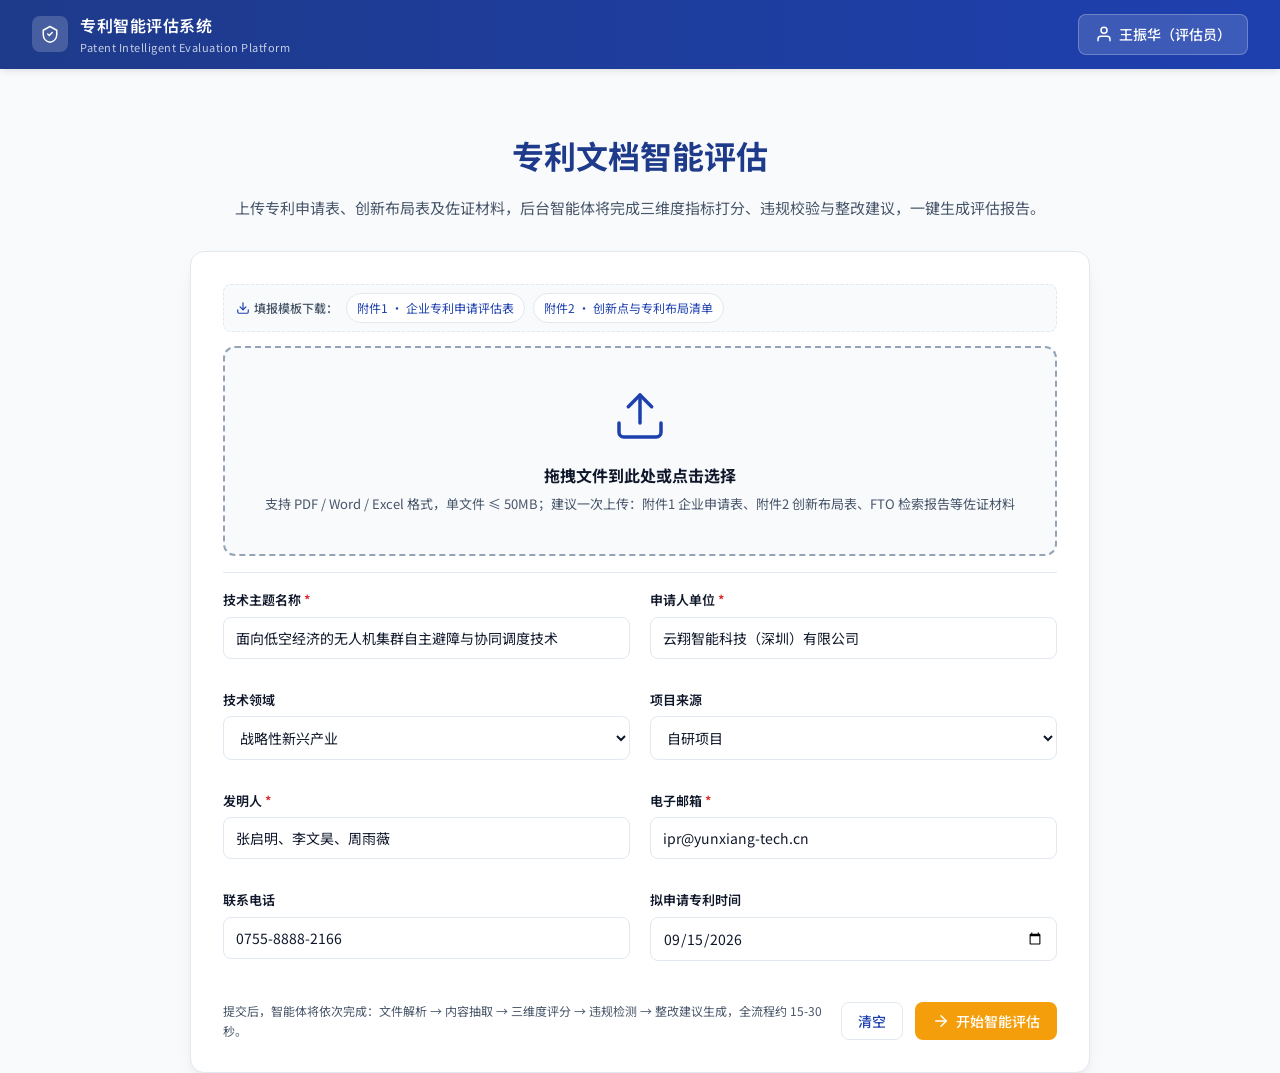
==== index.html @ dc56b2ff "Add files via upload" ====
<!DOCTYPE html>
<html lang="zh-CN">
<head>
  <meta charset="UTF-8" />
  <meta name="viewport" content="width=device-width, initial-scale=1.0" />
  <title>专利智能评估系统 · 文档上传</title>
  <link href="https://fonts.googleapis.com/css2?family=Noto+Sans+SC:wght@300;400;500;600;700&family=Fira+Code:wght@400;500;600&family=Fira+Sans:wght@400;500;600;700&display=swap" rel="stylesheet" />
  <link rel="stylesheet" href="css/style.css" />
</head>
<body>
  <header class="topnav">
    <div class="topnav-inner">
      <div class="brand">
        <div class="brand-logo">
          <svg class="icon" viewBox="0 0 24 24"><path d="M12 2 3 7v6c0 5 4 9 9 10 5-1 9-5 9-10V7l-9-5z"/><path d="m9 12 2 2 4-4"/></svg>
        </div>
        <div>
          <div style="font-size:16px">专利智能评估系统</div>
          <div style="font-size:11px;opacity:.75;font-weight:400">Patent Intelligent Evaluation Platform</div>
        </div>
      </div>
      <div class="topnav-actions">
        <a class="btn btn-ghost" href="#">
          <svg class="icon" viewBox="0 0 24 24"><path d="M20 21v-2a4 4 0 0 0-4-4H8a4 4 0 0 0-4 4v2"/><circle cx="12" cy="7" r="4"/></svg>
          王振华（评估员）
        </a>
      </div>
    </div>
  </header>

  <main class="page">
    <section class="upload-hero">
      <h1>专利文档智能评估</h1>
      <p>上传专利申请表、创新布局表及佐证材料，后台智能体将完成三维度指标打分、违规校验与整改建议，一键生成评估报告。</p>
    </section>

    <section class="upload-card" id="uploadApp">
      <!-- 模板下载区（紧凑版） -->
      <div class="tpl-bar">
        <div class="tpl-bar-label">
          <svg class="icon" viewBox="0 0 24 24"><path d="M21 15v4a2 2 0 0 1-2 2H5a2 2 0 0 1-2-2v-4"/><polyline points="7 10 12 15 17 10"/><line x1="12" y1="15" x2="12" y2="3"/></svg>
          填报模板下载：
        </div>
        <a class="tpl-btn" href="templates/附件1-企业专利申请评估表.html" target="_blank" rel="noopener">
          附件1 · 企业专利申请评估表
        </a>
        <a class="tpl-btn" href="templates/附件2-创新点与专利布局清单.html" target="_blank" rel="noopener">
          附件2 · 创新点与专利布局清单
        </a>
      </div>

      <div class="drop-zone" id="dropzone">
        <svg class="dz-icon" viewBox="0 0 24 24" fill="none" stroke="currentColor" stroke-width="1.5" stroke-linecap="round" stroke-linejoin="round">
          <path d="M21 15v4a2 2 0 0 1-2 2H5a2 2 0 0 1-2-2v-4"/><polyline points="17 8 12 3 7 8"/><line x1="12" y1="3" x2="12" y2="15"/>
        </svg>
        <div class="dz-title">拖拽文件到此处或点击选择</div>
        <div class="dz-sub">支持 PDF / Word / Excel 格式，单文件 ≤ 50MB；建议一次上传：附件1 企业申请表、附件2 创新布局表、FTO 检索报告等佐证材料</div>
        <input type="file" id="fileInput" multiple accept=".pdf,.doc,.docx,.xls,.xlsx" style="display:none" />
      </div>

      <div class="file-list" id="fileList" style="display:none"></div>

      <div class="divider-h"></div>

      <div class="form-two">
        <div class="form-row">
          <label>技术主题名称 <span class="text-danger">*</span></label>
          <input type="text" id="fProject" placeholder="示例：面向低空经济的无人机集群协同调度技术" value="面向低空经济的无人机集群自主避障与协同调度技术" />
        </div>
        <div class="form-row">
          <label>申请人单位 <span class="text-danger">*</span></label>
          <input type="text" id="fApplicant" placeholder="请输入企业全称" value="云翔智能科技（深圳）有限公司" />
        </div>
        <div class="form-row">
          <label>技术领域</label>
          <select id="fField">
            <option>战略性新兴产业</option>
            <option>未来产业</option>
            <option>传统产业</option>
          </select>
        </div>
        <div class="form-row">
          <label>项目来源</label>
          <select id="fSource">
            <option>自研项目</option>
            <option>政府资助</option>
            <option>委托开发</option>
            <option>国家省市重大科技专项</option>
          </select>
        </div>
        <div class="form-row">
          <label>发明人 <span class="text-danger">*</span></label>
          <input type="text" id="fInventors" placeholder="多个发明人用顿号分隔" value="张启明、李文昊、周雨薇" />
        </div>
        <div class="form-row">
          <label>电子邮箱 <span class="text-danger">*</span></label>
          <input type="email" id="fEmail" placeholder="用于接收评估结果通知" value="ipr@yunxiang-tech.cn" />
        </div>
        <div class="form-row">
          <label>联系电话</label>
          <input type="text" id="fPhone" value="0755-8888-2166" />
        </div>
        <div class="form-row">
          <label>拟申请专利时间</label>
          <input type="date" id="fDate" value="2026-09-15" />
        </div>
      </div>

      <div style="display:flex;justify-content:space-between;align-items:center;margin-top:24px;gap:12px">
        <div style="font-size:12px;color:var(--color-text-muted);flex:1">
          提交后，智能体将依次完成：文件解析 → 内容抽取 → 三维度评分 → 违规检测 → 整改建议生成，全流程约 15-30 秒。
        </div>
        <button class="btn btn-outline" onclick="location.reload()">清空</button>
        <button class="btn btn-primary" id="submitBtn">
          <svg class="icon" viewBox="0 0 24 24"><path d="M5 12h14"/><path d="m12 5 7 7-7 7"/></svg>
          开始智能评估
        </button>
      </div>

      <div id="progressWrap" style="display:none;margin-top:20px">
        <div style="display:flex;justify-content:space-between;font-size:13px;margin-bottom:6px">
          <span id="progressLabel">正在解析文件…</span>
          <span id="progressPct" class="mono">0%</span>
        </div>
        <div class="progress-bar"><span id="progressBar" style="width:0%"></span></div>
      </div>
    </section>
  </main>

  <script>
    const dz = document.getElementById('dropzone');
    const fi = document.getElementById('fileInput');
    const fl = document.getElementById('fileList');
    const files = [];

    dz.addEventListener('click', () => fi.click());
    dz.addEventListener('dragover', e => { e.preventDefault(); dz.classList.add('dragover'); });
    dz.addEventListener('dragleave', () => dz.classList.remove('dragover'));
    dz.addEventListener('drop', e => {
      e.preventDefault();
      dz.classList.remove('dragover');
      [...e.dataTransfer.files].forEach(addFile);
    });
    fi.addEventListener('change', e => [...e.target.files].forEach(addFile));

    function addFile(f) {
      files.push(f);
      renderList();
    }
    function renderList() {
      if (files.length === 0) { fl.style.display = 'none'; return; }
      fl.style.display = 'block';
      fl.innerHTML = files.map((f, i) => `
        <div class="file-row">
          <div class="file-icon">
            <svg class="icon" viewBox="0 0 24 24"><path d="M14 2H6a2 2 0 0 0-2 2v16a2 2 0 0 0 2 2h12a2 2 0 0 0 2-2V8z"/><polyline points="14 2 14 8 20 8"/></svg>
          </div>
          <div class="file-name">${f.name}</div>
          <div class="file-size mono">${(f.size / 1024).toFixed(1)} KB</div>
          <button class="btn btn-outline" style="padding:4px 10px;font-size:12px" onclick="removeFile(${i})">移除</button>
        </div>
      `).join('');
    }
    function removeFile(i) { files.splice(i, 1); renderList(); }

    document.getElementById('submitBtn').addEventListener('click', () => {
      // 演示：不强制上传文件，直接跳转至评估结果页
      const wrap = document.getElementById('progressWrap');
      const bar = document.getElementById('progressBar');
      const pct = document.getElementById('progressPct');
      const lbl = document.getElementById('progressLabel');
      const steps = [
        [15, '正在解析上传文件…'],
        [35, '智能抽取技术方案与创新点…'],
        [58, '匹配评估机构指标体系…'],
        [78, '生成三维度指标打分…'],
        [92, '规则校验与不达标项检测…'],
        [100, '评估完成，正在跳转至结果页…']
      ];
      wrap.style.display = 'block';
      let idx = 0;
      const timer = setInterval(() => {
        const [p, t] = steps[idx];
        bar.style.width = p + '%';
        pct.textContent = p + '%';
        lbl.textContent = t;
        idx++;
        if (idx >= steps.length) {
          clearInterval(timer);
          setTimeout(() => location.href = 'result.html', 500);
        }
      }, 600);
    });
  </script>
</body>
</html>
---- css/style.css ----
/* ========== 全局基础样式 ========== */
:root {
  --color-primary: #1E40AF;
  --color-primary-light: #3B82F6;
  --color-primary-dark: #1E3A8A;
  --color-cta: #F59E0B;
  --color-bg: #F8FAFC;
  --color-surface: #FFFFFF;
  --color-text: #0F172A;
  --color-text-muted: #475569;
  --color-border: #E2E8F0;

  --color-grade-a: #10B981;
  --color-grade-a-bg: #ECFDF5;
  --color-grade-b: #F59E0B;
  --color-grade-b-bg: #FFFBEB;
  --color-grade-c: #DC2626;
  --color-grade-c-bg: #FEF2F2;

  --shadow-sm: 0 1px 2px 0 rgba(0, 0, 0, 0.05);
  --shadow-md: 0 4px 6px -1px rgba(0, 0, 0, 0.08), 0 2px 4px -2px rgba(0, 0, 0, 0.04);
  --shadow-lg: 0 10px 20px -5px rgba(0, 0, 0, 0.08), 0 4px 8px -4px rgba(0, 0, 0, 0.04);
}

* {
  box-sizing: border-box;
}

html {
  scroll-behavior: smooth;
}

body {
  font-family: "Noto Sans SC", "Fira Sans", -apple-system, BlinkMacSystemFont, "Segoe UI", "PingFang SC", "Microsoft YaHei", sans-serif;
  background-color: var(--color-bg);
  color: var(--color-text);
  line-height: 1.65;
  margin: 0;
  padding: 0;
  min-width: 1200px;
}

.mono {
  font-family: "Fira Code", "Cascadia Code", Consolas, Monaco, monospace;
}

/* ========== 顶部导航 ========== */
.topnav {
  position: sticky;
  top: 0;
  z-index: 40;
  background: linear-gradient(90deg, #1E3A8A 0%, #1E40AF 100%);
  color: #fff;
  box-shadow: var(--shadow-md);
}

.topnav-inner {
  max-width: 1440px;
  margin: 0 auto;
  padding: 12px 32px;
  display: flex;
  align-items: center;
  justify-content: space-between;
}

.topnav .brand {
  display: flex;
  align-items: center;
  gap: 12px;
  font-size: 18px;
  font-weight: 600;
  letter-spacing: 0.5px;
}

.topnav .brand-logo {
  width: 36px;
  height: 36px;
  background: rgba(255, 255, 255, 0.18);
  border-radius: 8px;
  display: flex;
  align-items: center;
  justify-content: center;
}

.topnav-actions {
  display: flex;
  gap: 12px;
  align-items: center;
}

.btn {
  cursor: pointer;
  display: inline-flex;
  align-items: center;
  gap: 6px;
  padding: 8px 16px;
  border-radius: 8px;
  border: 1px solid transparent;
  font-size: 14px;
  font-weight: 500;
  transition: all 200ms ease;
  text-decoration: none;
  font-family: inherit;
}

.btn:focus-visible {
  outline: 2px solid var(--color-cta);
  outline-offset: 2px;
}

.btn-primary {
  background: var(--color-cta);
  color: #fff;
}
.btn-primary:hover { background: #d97706; }

.btn-ghost {
  background: rgba(255, 255, 255, 0.14);
  color: #fff;
  border-color: rgba(255, 255, 255, 0.25);
}
.btn-ghost:hover { background: rgba(255, 255, 255, 0.24); }

.btn-outline {
  background: #fff;
  color: var(--color-primary);
  border-color: var(--color-border);
}
.btn-outline:hover { background: #F1F5F9; }

/* ========== 页面主容器 ========== */
.layout-wrap {
  max-width: 1440px;
  margin: 0 auto;
  padding: 24px 32px 80px;
  display: flex;
  align-items: flex-start;
  gap: 20px;
}
.page {
  flex: 1 1 auto;
  min-width: 0;
  padding: 0;
}

/* ========== 侧边锚点导航 ========== */
.side-anchor {
  position: sticky;
  top: 88px;
  align-self: flex-start;
  flex: 0 0 200px;
  background: #fff;
  border: 1px solid var(--color-border);
  border-radius: 10px;
  box-shadow: var(--shadow-sm);
  padding: 12px 8px;
  width: 200px;
  z-index: 20;
}

.side-anchor h4 {
  font-size: 12px;
  color: var(--color-text-muted);
  margin: 0 8px 8px;
  letter-spacing: 1px;
  font-weight: 600;
}

.side-anchor a {
  display: block;
  padding: 7px 12px;
  border-radius: 6px;
  font-size: 13px;
  color: var(--color-text);
  text-decoration: none;
  border-left: 3px solid transparent;
  transition: all 150ms ease;
  cursor: pointer;
}

.side-anchor a:hover {
  background: #F1F5F9;
  border-left-color: var(--color-primary-light);
}

.side-anchor a.active {
  background: #EFF6FF;
  color: var(--color-primary);
  border-left-color: var(--color-primary);
  font-weight: 600;
}

/* ========== 板块通用样式 ========== */
.section {
  background: #fff;
  border: 1px solid var(--color-border);
  border-radius: 12px;
  padding: 24px 28px;
  margin-bottom: 20px;
  box-shadow: var(--shadow-sm);
}

.section-title {
  display: flex;
  align-items: center;
  justify-content: space-between;
  margin: 0 0 20px;
  padding-bottom: 14px;
  border-bottom: 1px solid var(--color-border);
}

.section-title h2 {
  font-size: 18px;
  font-weight: 700;
  color: var(--color-text);
  margin: 0;
  display: flex;
  align-items: center;
  gap: 10px;
}

.section-title h2::before {
  content: "";
  width: 4px;
  height: 20px;
  background: var(--color-primary);
  border-radius: 2px;
  display: inline-block;
}

.section-title .subtitle {
  font-size: 13px;
  color: var(--color-text-muted);
  font-weight: 400;
}

.section-title .badge-count {
  background: var(--color-grade-c);
  color: #fff;
  border-radius: 999px;
  padding: 2px 10px;
  font-size: 12px;
  font-weight: 600;
  margin-left: 8px;
}

/* ========== 板块 1：项目档案头部 ========== */
.header-hero {
  background: linear-gradient(135deg, #1E3A8A 0%, #2563EB 60%, #3B82F6 100%);
  color: #fff;
  border-radius: 14px;
  padding: 28px 32px;
  margin-bottom: 20px;
  position: relative;
  overflow: hidden;
}

.header-hero::before {
  content: "";
  position: absolute;
  top: -80px;
  right: -80px;
  width: 300px;
  height: 300px;
  background: radial-gradient(circle, rgba(255,255,255,0.12) 0%, transparent 60%);
  border-radius: 50%;
}

.header-hero-top {
  display: flex;
  align-items: flex-start;
  justify-content: space-between;
  gap: 20px;
  position: relative;
}

.hero-titles h1 {
  font-size: 24px;
  font-weight: 700;
  margin: 0 0 8px;
  letter-spacing: 0.5px;
}

.hero-titles .hero-sub {
  font-size: 14px;
  opacity: 0.85;
  margin-bottom: 12px;
}

.hero-tags {
  display: flex;
  flex-wrap: wrap;
  gap: 8px;
}

.hero-tag {
  display: inline-flex;
  align-items: center;
  gap: 4px;
  padding: 4px 10px;
  background: rgba(255, 255, 255, 0.18);
  border: 1px solid rgba(255, 255, 255, 0.28);
  border-radius: 999px;
  font-size: 12px;
  backdrop-filter: blur(4px);
}

.hero-tag.tag-warn { background: rgba(245, 158, 11, 0.28); border-color: rgba(245,158,11,0.6);}
.hero-tag.tag-danger { background: rgba(220, 38, 38, 0.35); border-color: rgba(220,38,38,0.7);}

.hero-score-card {
  min-width: 220px;
  background: rgba(255, 255, 255, 0.14);
  border: 1px solid rgba(255, 255, 255, 0.24);
  border-radius: 12px;
  padding: 16px 20px;
  backdrop-filter: blur(6px);
  text-align: center;
}

.hero-score-card .conclusion-label {
  font-size: 12px;
  opacity: 0.8;
  margin-bottom: 4px;
}

.hero-score-card .conclusion-value {
  font-size: 22px;
  font-weight: 700;
  color: #FBBF24;
  margin-bottom: 6px;
}

.hero-score-card .score-value {
  font-family: "Fira Code", monospace;
  font-size: 36px;
  font-weight: 700;
  line-height: 1;
}
.hero-score-card .score-unit {
  font-size: 14px;
  opacity: 0.85;
  margin-left: 4px;
}

/* 头部信息网格 */
.header-info-grid {
  margin-top: 20px;
  display: grid;
  grid-template-columns: repeat(4, 1fr);
  gap: 14px 24px;
  position: relative;
}

.info-item {
  display: flex;
  flex-direction: column;
  gap: 3px;
}
.info-item .info-label {
  font-size: 11px;
  opacity: 0.75;
  letter-spacing: 0.5px;
}
.info-item .info-value {
  font-size: 14px;
  font-weight: 500;
}

/* ========== 关键指标数字卡片 ========== */
.kpi-row {
  display: grid;
  grid-template-columns: repeat(4, 1fr);
  gap: 16px;
  margin-bottom: 20px;
}

.kpi-card {
  background: #fff;
  border: 1px solid var(--color-border);
  border-radius: 12px;
  padding: 18px 20px;
  box-shadow: var(--shadow-sm);
  transition: transform 200ms ease, box-shadow 200ms ease;
}

.kpi-card:hover {
  transform: translateY(-2px);
  box-shadow: var(--shadow-md);
}

.kpi-card .kpi-label {
  font-size: 13px;
  color: var(--color-text-muted);
  margin-bottom: 8px;
  display: flex;
  align-items: center;
  gap: 6px;
}
.kpi-card .kpi-value {
  font-family: "Fira Code", monospace;
  font-size: 28px;
  font-weight: 700;
  color: var(--color-text);
  line-height: 1.1;
}
.kpi-card .kpi-value .kpi-unit {
  font-size: 14px;
  color: var(--color-text-muted);
  font-weight: 400;
  margin-left: 2px;
}
.kpi-card .kpi-delta {
  font-size: 12px;
  margin-top: 6px;
  color: var(--color-text-muted);
}
.kpi-card.kpi-danger .kpi-value { color: var(--color-grade-c); }
.kpi-card.kpi-warn .kpi-value { color: var(--color-grade-b); }
.kpi-card.kpi-ok .kpi-value { color: var(--color-grade-a); }

/* ========== 折叠区块 ========== */
.collapse {
  border: 1px solid var(--color-border);
  border-radius: 10px;
  margin-bottom: 12px;
  overflow: hidden;
  background: #fff;
}

.collapse-head {
  padding: 12px 18px;
  background: #F8FAFC;
  cursor: pointer;
  display: flex;
  justify-content: space-between;
  align-items: center;
  font-weight: 600;
  font-size: 14px;
  color: var(--color-text);
  transition: background 150ms ease;
}
.collapse-head:hover { background: #F1F5F9; }
.collapse-head .arrow { transition: transform 200ms ease; }
.collapse.open .collapse-head .arrow { transform: rotate(90deg); }

.collapse-body {
  display: none;
  padding: 18px 20px;
  background: #fff;
  border-top: 1px solid var(--color-border);
}
.collapse.open .collapse-body { display: block; }

.data-grid {
  display: grid;
  grid-template-columns: repeat(2, 1fr);
  gap: 14px 24px;
}
.data-grid .data-item {
  display: flex;
  flex-direction: column;
  gap: 4px;
}
.data-grid .data-label {
  font-size: 12px;
  color: var(--color-text-muted);
}
.data-grid .data-value {
  font-size: 14px;
  color: var(--color-text);
  line-height: 1.6;
}

/* ========== 表格通用 ========== */
.tbl {
  width: 100%;
  border-collapse: collapse;
  font-size: 13px;
}
.tbl th {
  background: #F1F5F9;
  color: var(--color-text);
  font-weight: 600;
  text-align: left;
  padding: 10px 12px;
  border-bottom: 1px solid var(--color-border);
  white-space: nowrap;
}
.tbl td {
  padding: 12px;
  border-bottom: 1px solid var(--color-border);
  vertical-align: top;
  color: var(--color-text);
}
.tbl tr:hover td { background: #F8FAFC; }
.tbl .row-danger { background: #FEF2F2 !important; }
.tbl .row-danger td { border-bottom-color: #FECACA; }
.tbl .row-warn { background: #FFFBEB !important; }

/* ========== 等级徽章 ========== */
.grade {
  display: inline-flex;
  align-items: center;
  gap: 4px;
  min-width: 32px;
  padding: 4px 10px;
  border-radius: 6px;
  font-size: 12px;
  font-weight: 700;
  font-family: "Fira Code", monospace;
  justify-content: center;
}
.grade-a { background: var(--color-grade-a-bg); color: var(--color-grade-a); border: 1px solid #A7F3D0; }
.grade-b { background: var(--color-grade-b-bg); color: #B45309; border: 1px solid #FDE68A; }
.grade-c { background: var(--color-grade-c-bg); color: var(--color-grade-c); border: 1px solid #FECACA; }

.risk-tag {
  display: inline-block;
  padding: 2px 8px;
  border-radius: 4px;
  font-size: 11px;
  font-weight: 600;
}
.risk-high { background: #FEE2E2; color: #B91C1C; }
.risk-mid { background: #FEF3C7; color: #B45309; }
.risk-low { background: #DCFCE7; color: #166534; }

/* ========== 指标打分：三大类布局 ========== */
.score-panel {
  display: grid;
  grid-template-columns: 1.5fr 1fr;
  gap: 20px;
}

.score-cats {
  display: flex;
  flex-direction: column;
  gap: 14px;
}

.cat-card {
  border: 1px solid var(--color-border);
  border-radius: 10px;
  overflow: hidden;
  background: #fff;
}
.cat-head {
  padding: 12px 16px;
  background: linear-gradient(90deg, #EFF6FF 0%, #F8FAFC 100%);
  border-bottom: 1px solid var(--color-border);
  display: flex;
  justify-content: space-between;
  align-items: center;
}
.cat-head .cat-name {
  font-weight: 700;
  font-size: 15px;
  color: var(--color-primary-dark);
  display: flex;
  align-items: center;
  gap: 8px;
}
.cat-head .cat-score {
  font-family: "Fira Code", monospace;
  font-weight: 700;
  font-size: 16px;
  color: var(--color-primary);
}

.chart-box {
  background: #fff;
  border: 1px solid var(--color-border);
  border-radius: 10px;
  padding: 14px 16px;
  min-height: 400px;
  display: flex;
  flex-direction: column;
}
.chart-box .chart-title {
  font-size: 14px;
  font-weight: 600;
  margin-bottom: 4px;
}
.chart-box .chart-desc {
  font-size: 12px;
  color: var(--color-text-muted);
  margin-bottom: 8px;
}

/* ========== 不达标项卡片 ========== */
.issue-card {
  border: 1px solid var(--color-border);
  border-left: 4px solid var(--color-grade-c);
  border-radius: 8px;
  padding: 14px 18px;
  margin-bottom: 12px;
  background: #FFFBFB;
  transition: box-shadow 200ms ease;
}
.issue-card:hover { box-shadow: var(--shadow-md); }
.issue-card.mid { border-left-color: var(--color-grade-b); background: #FFFCF5; }

.issue-head {
  display: flex;
  justify-content: space-between;
  align-items: flex-start;
  gap: 10px;
  margin-bottom: 8px;
}
.issue-head .issue-title {
  font-weight: 700;
  font-size: 14px;
  color: var(--color-text);
}
.issue-head .issue-title .path {
  color: var(--color-text-muted);
  font-weight: 400;
  font-size: 12px;
  margin-left: 6px;
}
.issue-body { font-size: 13px; color: var(--color-text); margin-bottom: 8px; }
.issue-body strong { color: var(--color-grade-c); }

.issue-trace {
  font-size: 12px;
  background: #F8FAFC;
  border: 1px dashed var(--color-border);
  border-radius: 6px;
  padding: 8px 10px;
  color: var(--color-text-muted);
  margin-top: 6px;
}
.issue-trace .trace-label {
  color: var(--color-primary);
  font-weight: 600;
  margin-right: 4px;
}

.issue-fix {
  margin-top: 8px;
  font-size: 12px;
  background: #ECFDF5;
  border: 1px solid #A7F3D0;
  border-radius: 6px;
  padding: 8px 10px;
  color: #065F46;
}
.issue-fix .fix-label {
  color: #047857;
  font-weight: 700;
  margin-right: 4px;
}

/* ========== 硬性规则预警条 ========== */
.hard-rule {
  display: flex;
  align-items: center;
  gap: 12px;
  padding: 12px 16px;
  border-radius: 8px;
  background: #FEF2F2;
  border-left: 4px solid var(--color-grade-c);
  margin-bottom: 8px;
}
.hard-rule.ok {
  background: #ECFDF5;
  border-left-color: var(--color-grade-a);
}
.hard-rule .hard-icon {
  width: 32px;
  height: 32px;
  border-radius: 50%;
  background: #fff;
  display: flex;
  align-items: center;
  justify-content: center;
  color: var(--color-grade-c);
  flex-shrink: 0;
}
.hard-rule.ok .hard-icon { color: var(--color-grade-a); }
.hard-rule .hard-content { flex: 1; }
.hard-rule .hard-title { font-weight: 700; font-size: 14px; }
.hard-rule .hard-desc { font-size: 12px; color: var(--color-text-muted); margin-top: 2px; }

/* ========== 评估结论卡 ========== */
.conclusion-row {
  display: grid;
  grid-template-columns: repeat(4, 1fr);
  gap: 12px;
  margin-bottom: 20px;
}
.conclusion-opt {
  border: 2px solid var(--color-border);
  border-radius: 10px;
  padding: 16px;
  text-align: center;
  background: #fff;
  color: var(--color-text-muted);
  position: relative;
}
.conclusion-opt.selected {
  border-color: var(--color-cta);
  background: #FFFBEB;
  color: var(--color-text);
  box-shadow: 0 0 0 4px rgba(245, 158, 11, 0.16);
}
.conclusion-opt.selected::after {
  content: "✓ 已选定";
  position: absolute;
  top: -10px;
  right: -8px;
  background: var(--color-cta);
  color: #fff;
  font-size: 11px;
  padding: 2px 8px;
  border-radius: 999px;
  font-weight: 700;
}
.conclusion-opt .co-name {
  font-size: 16px;
  font-weight: 700;
  margin-bottom: 4px;
}
.conclusion-opt .co-desc {
  font-size: 11px;
  color: var(--color-text-muted);
}

/* 建议列表 */
.advice-block {
  border: 1px solid var(--color-border);
  border-radius: 10px;
  padding: 16px 18px;
  margin-bottom: 12px;
  background: #F8FAFC;
}
.advice-block .advice-title {
  font-weight: 700;
  font-size: 14px;
  color: var(--color-primary-dark);
  margin-bottom: 8px;
  display: flex;
  align-items: center;
  gap: 6px;
}
.advice-block ul {
  margin: 0;
  padding-left: 20px;
  font-size: 13px;
  color: var(--color-text);
}
.advice-block ul li { margin-bottom: 6px; line-height: 1.6; }

/* ========== 风险评级 ========== */
.risk-panel {
  display: grid;
  grid-template-columns: repeat(3, 1fr);
  gap: 14px;
}
.risk-card {
  border: 1px solid var(--color-border);
  border-radius: 10px;
  padding: 16px 18px;
  background: #fff;
}
.risk-card .rc-title {
  font-size: 13px;
  color: var(--color-text-muted);
  margin-bottom: 6px;
}
.risk-card .rc-level {
  font-size: 22px;
  font-weight: 700;
  margin-bottom: 8px;
}
.risk-card.level-high { border-top: 3px solid var(--color-grade-c); }
.risk-card.level-high .rc-level { color: var(--color-grade-c); }
.risk-card.level-mid { border-top: 3px solid var(--color-grade-b); }
.risk-card.level-mid .rc-level { color: var(--color-grade-b); }
.risk-card.level-low { border-top: 3px solid var(--color-grade-a); }
.risk-card.level-low .rc-level { color: var(--color-grade-a); }
.risk-card .rc-desc { font-size: 12px; color: var(--color-text-muted); line-height: 1.6; }

/* ========== 签字归档 ========== */
.sign-table {
  width: 100%;
  border-collapse: collapse;
  font-size: 13px;
  border: 1px solid var(--color-border);
}
.sign-table th, .sign-table td {
  padding: 12px;
  border: 1px solid var(--color-border);
  vertical-align: middle;
}
.sign-table th {
  background: #F1F5F9;
  font-weight: 600;
  text-align: left;
}
.sign-slot {
  min-height: 40px;
  display: flex;
  align-items: center;
  color: var(--color-text-muted);
  font-style: italic;
  font-size: 12px;
  background: linear-gradient(to bottom, transparent 85%, var(--color-primary) 85%, var(--color-primary) 100%);
  background-size: 100% 2px;
  background-repeat: no-repeat;
  background-position: bottom;
}

.attach-list {
  display: grid;
  grid-template-columns: repeat(2, 1fr);
  gap: 10px;
  margin-top: 16px;
}
.attach-item {
  display: flex;
  align-items: center;
  gap: 10px;
  padding: 10px 14px;
  background: #F8FAFC;
  border: 1px solid var(--color-border);
  border-radius: 8px;
  font-size: 13px;
}
.attach-item .attach-icon {
  width: 32px;
  height: 32px;
  background: #EFF6FF;
  color: var(--color-primary);
  border-radius: 6px;
  display: flex;
  align-items: center;
  justify-content: center;
  flex-shrink: 0;
}
.attach-item .attach-meta { font-size: 11px; color: var(--color-text-muted); }

/* ========== 工具样式 ========== */
.divider-h {
  height: 1px;
  background: var(--color-border);
  margin: 16px 0;
}

.icon {
  width: 18px;
  height: 18px;
  stroke-width: 2;
  stroke: currentColor;
  fill: none;
  stroke-linecap: round;
  stroke-linejoin: round;
  flex-shrink: 0;
}

.text-muted { color: var(--color-text-muted); }
.text-danger { color: var(--color-grade-c); }
.text-warn { color: var(--color-grade-b); }
.text-ok { color: var(--color-grade-a); }
.text-primary { color: var(--color-primary); }

.spacer-sm { height: 10px; }
.spacer-md { height: 20px; }

.chip {
  display: inline-flex;
  align-items: center;
  padding: 2px 8px;
  background: #EFF6FF;
  color: var(--color-primary);
  border-radius: 999px;
  font-size: 11px;
  font-weight: 500;
  margin-right: 4px;
}

/* 上传页 */
.upload-hero {
  max-width: 900px;
  margin: 60px auto 30px;
  text-align: center;
}
.upload-hero h1 {
  font-size: 32px;
  font-weight: 700;
  color: var(--color-primary-dark);
  margin-bottom: 12px;
}
.upload-hero p {
  color: var(--color-text-muted);
  font-size: 15px;
}

.upload-card {
  max-width: 900px;
  margin: 0 auto;
  background: #fff;
  border-radius: 14px;
  padding: 32px;
  box-shadow: var(--shadow-lg);
  border: 1px solid var(--color-border);
}

.drop-zone {
  border: 2px dashed #94A3B8;
  border-radius: 12px;
  padding: 40px 20px;
  text-align: center;
  color: var(--color-text-muted);
  background: #F8FAFC;
  transition: all 200ms ease;
  cursor: pointer;
}
.drop-zone:hover, .drop-zone.dragover {
  border-color: var(--color-primary);
  background: #EFF6FF;
  color: var(--color-primary-dark);
}
.drop-zone .dz-icon {
  width: 56px;
  height: 56px;
  margin: 0 auto 12px;
  color: var(--color-primary);
}
.drop-zone .dz-title { font-weight: 700; font-size: 16px; margin-bottom: 4px; color: var(--color-text); }
.drop-zone .dz-sub { font-size: 13px; }

.file-list {
  margin-top: 20px;
  border: 1px solid var(--color-border);
  border-radius: 10px;
  overflow: hidden;
}
.file-row {
  display: flex;
  align-items: center;
  gap: 12px;
  padding: 12px 16px;
  border-bottom: 1px solid var(--color-border);
  background: #fff;
}
.file-row:last-child { border-bottom: none; }
.file-row .file-icon { width: 36px; height: 36px; background: #EFF6FF; color: var(--color-primary); border-radius: 6px; display: flex; align-items: center; justify-content: center; }
.file-row .file-name { flex: 1; font-size: 14px; }
.file-row .file-size { font-size: 12px; color: var(--color-text-muted); }

.form-row { margin-bottom: 16px; }
.form-row label {
  display: block;
  font-size: 13px;
  font-weight: 600;
  margin-bottom: 6px;
  color: var(--color-text);
}
.form-row input, .form-row select {
  width: 100%;
  padding: 10px 12px;
  border: 1px solid var(--color-border);
  border-radius: 8px;
  font-size: 14px;
  background: #fff;
  color: var(--color-text);
  font-family: inherit;
  transition: border-color 150ms ease, box-shadow 150ms ease;
}
.form-row input:focus, .form-row select:focus {
  outline: none;
  border-color: var(--color-primary);
  box-shadow: 0 0 0 3px rgba(30, 64, 175, 0.15);
}

.form-two {
  display: grid;
  grid-template-columns: repeat(2, 1fr);
  gap: 14px 20px;
}

/* 模板下载区（紧凑版） */
.tpl-bar {
  display: flex;
  align-items: center;
  gap: 8px;
  padding: 8px 12px;
  background: #F8FAFC;
  border: 1px dashed var(--color-border);
  border-radius: 8px;
  margin-bottom: 14px;
  font-size: 12px;
  flex-wrap: wrap;
}
.tpl-bar-label {
  display: inline-flex;
  align-items: center;
  gap: 4px;
  color: var(--color-text-muted);
  font-weight: 500;
}
.tpl-bar-label .icon {
  width: 14px;
  height: 14px;
  color: var(--color-primary);
}
.tpl-btn {
  display: inline-flex;
  align-items: center;
  gap: 4px;
  padding: 4px 10px;
  background: #fff;
  border: 1px solid var(--color-border);
  border-radius: 999px;
  color: var(--color-primary);
  text-decoration: none;
  font-size: 12px;
  transition: all 150ms ease;
  cursor: pointer;
}
.tpl-btn:hover {
  background: var(--color-primary);
  color: #fff;
  border-color: var(--color-primary);
}

/* 进度条 */
.progress-bar {
  height: 6px;
  background: #E2E8F0;
  border-radius: 999px;
  overflow: hidden;
  margin-top: 4px;
}
.progress-bar > span {
  display: block;
  height: 100%;
  background: linear-gradient(90deg, var(--color-primary-light), var(--color-primary));
  border-radius: 999px;
  transition: width 400ms ease;
}

/* 导出下拉菜单 */
.export-menu {
  position: relative;
}
.export-dropdown {
  position: absolute;
  top: calc(100% + 6px);
  right: 0;
  background: #fff;
  border: 1px solid var(--color-border);
  border-radius: 8px;
  box-shadow: var(--shadow-lg);
  min-width: 280px;
  padding: 6px;
  z-index: 100;
  opacity: 0;
  visibility: hidden;
  transform: translateY(-8px);
  transition: all 200ms ease;
}
.export-dropdown.show {
  opacity: 1;
  visibility: visible;
  transform: translateY(0);
}
.export-item {
  width: 100%;
  display: flex;
  align-items: center;
  gap: 12px;
  padding: 10px 12px;
  border: none;
  background: #fff;
  border-radius: 6px;
  cursor: pointer;
  text-align: left;
  font-family: inherit;
  transition: background 150ms ease;
}
.export-item:hover {
  background: #F8FAFC;
}
.export-item .icon {
  color: var(--color-primary);
  flex-shrink: 0;
}
.export-item-name {
  font-weight: 600;
  font-size: 13px;
  color: var(--color-text);
}
.export-item-desc {
  font-size: 11px;
  color: var(--color-text-muted);
  margin-top: 2px;
}

/* 导出遮罩 */
.export-mask {
  position: fixed;
  inset: 0;
  background: rgba(0, 0, 0, 0.7);
  z-index: 9999;
  display: none;
  align-items: center;
  justify-content: center;
}
.export-mask.show {
  display: flex;
}
.export-loading {
  background: #fff;
  border-radius: 12px;
  padding: 32px 40px;
  text-align: center;
  box-shadow: var(--shadow-lg);
}
.spinner {
  width: 48px;
  height: 48px;
  border: 4px solid #E2E8F0;
  border-top-color: var(--color-primary);
  border-radius: 50%;
  margin: 0 auto 16px;
  animation: spin 0.8s linear infinite;
}
@keyframes spin {
  to { transform: rotate(360deg); }
}
.export-loading-text {
  font-size: 16px;
  font-weight: 600;
  color: var(--color-text);
  margin-bottom: 4px;
}
.export-loading-sub {
  font-size: 13px;
  color: var(--color-text-muted);
}

@media print {
  .topnav, .side-anchor, .btn { display: none !important; }
  body { background: #fff; min-width: auto; }
  .section, .header-hero, .kpi-card { break-inside: avoid; box-shadow: none !important; }
  .page { padding: 0; max-width: none; }
}
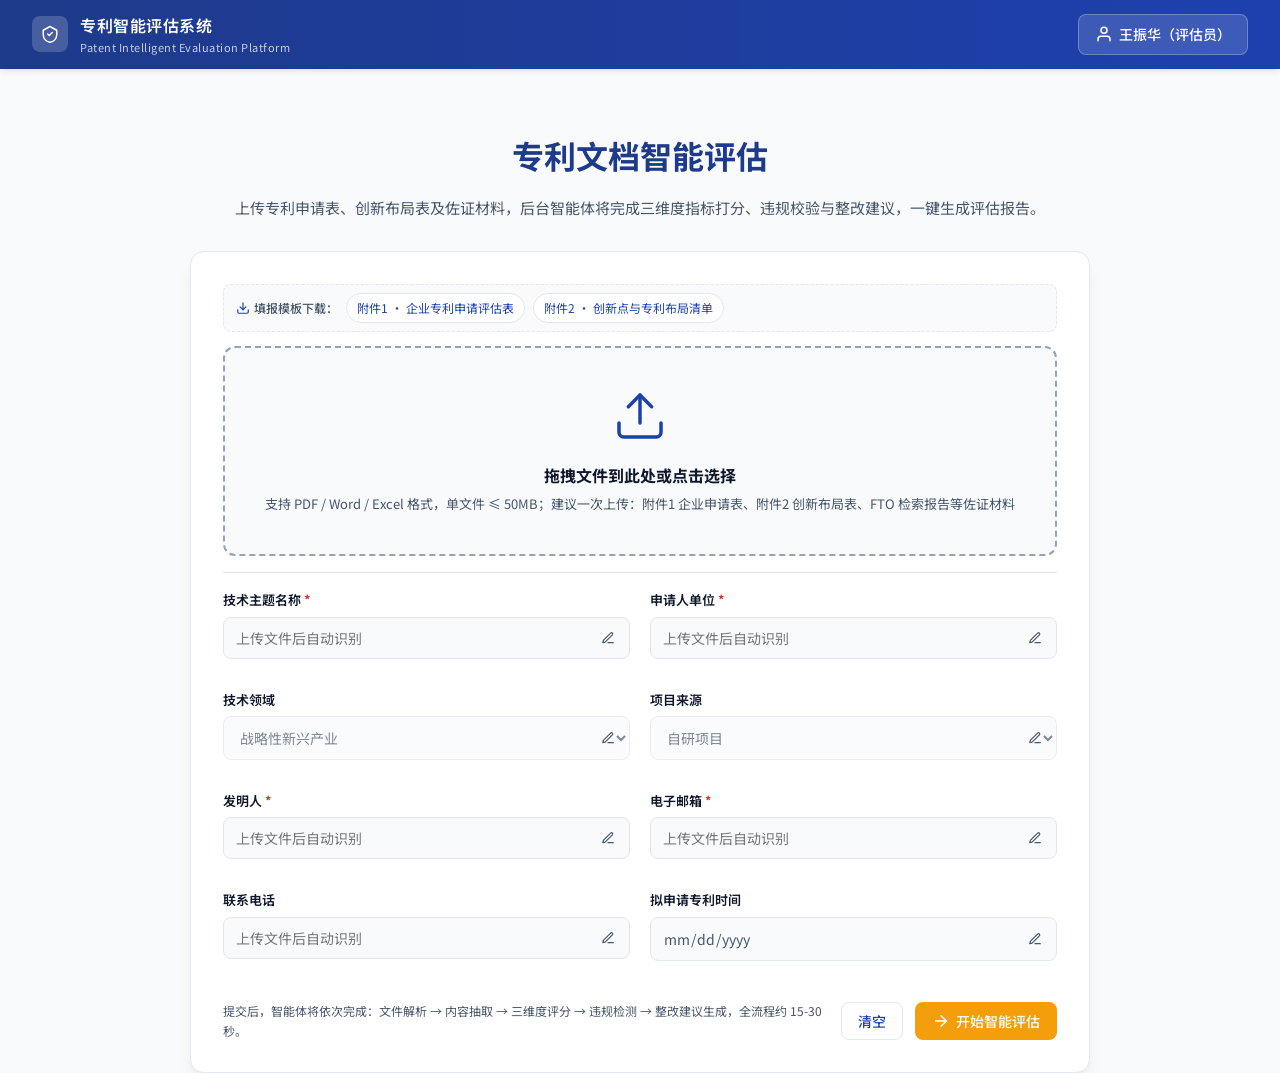
==== commit 9dac752b: "Add files via upload" ====
--- a/index.html
+++ b/index.html
@@ -60,49 +60,101 @@
 
       <div class="file-list" id="fileList" style="display:none"></div>
 
+      <!-- 自动识别提示 -->
+      <div class="auto-fill-tip" id="autoFillTip" style="display:none">
+        <div class="aft-icon">
+          <svg class="icon" viewBox="0 0 24 24"><path d="M9 11l3 3L22 4"/><path d="M21 12v7a2 2 0 0 1-2 2H5a2 2 0 0 1-2-2V5a2 2 0 0 1 2-2h11"/></svg>
+        </div>
+        <div class="aft-content">
+          <div class="aft-title">✓ 智能识别完成</div>
+          <div class="aft-desc">已从上传文件中自动提取 <span id="autoFillCount">0</span> 个字段，如需修改请点击「编辑」按钮</div>
+        </div>
+        <button class="btn btn-outline" style="padding:4px 10px;font-size:12px" onclick="enableEditAll()">全部解锁编辑</button>
+      </div>
+
       <div class="divider-h"></div>
 
       <div class="form-two">
         <div class="form-row">
           <label>技术主题名称 <span class="text-danger">*</span></label>
-          <input type="text" id="fProject" placeholder="示例：面向低空经济的无人机集群协同调度技术" value="面向低空经济的无人机集群自主避障与协同调度技术" />
+          <div class="input-with-btn">
+            <input type="text" id="fProject" placeholder="上传文件后自动识别" readonly />
+            <button class="edit-btn" onclick="toggleEdit('fProject')" title="点击编辑">
+              <svg class="icon" viewBox="0 0 24 24"><path d="M12 20h9"/><path d="M16.5 3.5a2.121 2.121 0 0 1 3 3L7 19l-4 1 1-4L16.5 3.5z"/></svg>
+            </button>
+          </div>
         </div>
         <div class="form-row">
           <label>申请人单位 <span class="text-danger">*</span></label>
-          <input type="text" id="fApplicant" placeholder="请输入企业全称" value="云翔智能科技（深圳）有限公司" />
+          <div class="input-with-btn">
+            <input type="text" id="fApplicant" placeholder="上传文件后自动识别" readonly />
+            <button class="edit-btn" onclick="toggleEdit('fApplicant')" title="点击编辑">
+              <svg class="icon" viewBox="0 0 24 24"><path d="M12 20h9"/><path d="M16.5 3.5a2.121 2.121 0 0 1 3 3L7 19l-4 1 1-4L16.5 3.5z"/></svg>
+            </button>
+          </div>
         </div>
         <div class="form-row">
           <label>技术领域</label>
-          <select id="fField">
-            <option>战略性新兴产业</option>
-            <option>未来产业</option>
-            <option>传统产业</option>
-          </select>
+          <div class="input-with-btn">
+            <select id="fField" disabled>
+              <option>战略性新兴产业</option>
+              <option>未来产业</option>
+              <option>传统产业</option>
+            </select>
+            <button class="edit-btn" onclick="toggleEdit('fField')" title="点击编辑">
+              <svg class="icon" viewBox="0 0 24 24"><path d="M12 20h9"/><path d="M16.5 3.5a2.121 2.121 0 0 1 3 3L7 19l-4 1 1-4L16.5 3.5z"/></svg>
+            </button>
+          </div>
         </div>
         <div class="form-row">
           <label>项目来源</label>
-          <select id="fSource">
-            <option>自研项目</option>
-            <option>政府资助</option>
-            <option>委托开发</option>
-            <option>国家省市重大科技专项</option>
-          </select>
+          <div class="input-with-btn">
+            <select id="fSource" disabled>
+              <option>自研项目</option>
+              <option>政府资助</option>
+              <option>委托开发</option>
+              <option>国家省市重大科技专项</option>
+            </select>
+            <button class="edit-btn" onclick="toggleEdit('fSource')" title="点击编辑">
+              <svg class="icon" viewBox="0 0 24 24"><path d="M12 20h9"/><path d="M16.5 3.5a2.121 2.121 0 0 1 3 3L7 19l-4 1 1-4L16.5 3.5z"/></svg>
+            </button>
+          </div>
         </div>
         <div class="form-row">
           <label>发明人 <span class="text-danger">*</span></label>
-          <input type="text" id="fInventors" placeholder="多个发明人用顿号分隔" value="张启明、李文昊、周雨薇" />
+          <div class="input-with-btn">
+            <input type="text" id="fInventors" placeholder="上传文件后自动识别" readonly />
+            <button class="edit-btn" onclick="toggleEdit('fInventors')" title="点击编辑">
+              <svg class="icon" viewBox="0 0 24 24"><path d="M12 20h9"/><path d="M16.5 3.5a2.121 2.121 0 0 1 3 3L7 19l-4 1 1-4L16.5 3.5z"/></svg>
+            </button>
+          </div>
         </div>
         <div class="form-row">
           <label>电子邮箱 <span class="text-danger">*</span></label>
-          <input type="email" id="fEmail" placeholder="用于接收评估结果通知" value="ipr@yunxiang-tech.cn" />
+          <div class="input-with-btn">
+            <input type="email" id="fEmail" placeholder="上传文件后自动识别" readonly />
+            <button class="edit-btn" onclick="toggleEdit('fEmail')" title="点击编辑">
+              <svg class="icon" viewBox="0 0 24 24"><path d="M12 20h9"/><path d="M16.5 3.5a2.121 2.121 0 0 1 3 3L7 19l-4 1 1-4L16.5 3.5z"/></svg>
+            </button>
+          </div>
         </div>
         <div class="form-row">
           <label>联系电话</label>
-          <input type="text" id="fPhone" value="0755-8888-2166" />
+          <div class="input-with-btn">
+            <input type="text" id="fPhone" placeholder="上传文件后自动识别" readonly />
+            <button class="edit-btn" onclick="toggleEdit('fPhone')" title="点击编辑">
+              <svg class="icon" viewBox="0 0 24 24"><path d="M12 20h9"/><path d="M16.5 3.5a2.121 2.121 0 0 1 3 3L7 19l-4 1 1-4L16.5 3.5z"/></svg>
+            </button>
+          </div>
         </div>
         <div class="form-row">
           <label>拟申请专利时间</label>
-          <input type="date" id="fDate" value="2026-09-15" />
+          <div class="input-with-btn">
+            <input type="date" id="fDate" readonly />
+            <button class="edit-btn" onclick="toggleEdit('fDate')" title="点击编辑">
+              <svg class="icon" viewBox="0 0 24 24"><path d="M12 20h9"/><path d="M16.5 3.5a2.121 2.121 0 0 1 3 3L7 19l-4 1 1-4L16.5 3.5z"/></svg>
+            </button>
+          </div>
         </div>
       </div>
 
@@ -146,6 +198,8 @@
     function addFile(f) {
       files.push(f);
       renderList();
+      // 自动识别字段
+      if (files.length === 1) autoFillFields();
     }
     function renderList() {
       if (files.length === 0) { fl.style.display = 'none'; return; }
@@ -161,10 +215,79 @@
         </div>
       `).join('');
     }
-    function removeFile(i) { files.splice(i, 1); renderList(); }
+    function removeFile(i) {
+      files.splice(i, 1);
+      renderList();
+      if (files.length === 0) {
+        document.getElementById('autoFillTip').style.display = 'none';
+        clearFields();
+      }
+    }
+
+    // 自动识别填充（模拟 OCR）
+    function autoFillFields() {
+      const mockData = {
+        fProject: '面向低空经济的无人机集群自主避障与协同调度技术',
+        fApplicant: '云翔智能科技（深圳）有限公司',
+        fField: '战略性新兴产业',
+        fSource: '政府资助',
+        fInventors: '张启明、李文昊、周雨薇',
+        fEmail: 'ipr@yunxiang-tech.cn',
+        fPhone: '0755-8888-2166',
+        fDate: '2026-09-15'
+      };
+
+      let count = 0;
+      Object.keys(mockData).forEach(id => {
+        const el = document.getElementById(id);
+        if (el) {
+          el.value = mockData[id];
+          count++;
+        }
+      });
+
+      document.getElementById('autoFillCount').textContent = count;
+      document.getElementById('autoFillTip').style.display = 'flex';
+    }
+
+    // 清空字段
+    function clearFields() {
+      ['fProject', 'fApplicant', 'fInventors', 'fEmail', 'fPhone', 'fDate'].forEach(id => {
+        const el = document.getElementById(id);
+        if (el) el.value = '';
+      });
+      document.getElementById('fField').selectedIndex = 0;
+      document.getElementById('fSource').selectedIndex = 0;
+    }
+
+    // 切换编辑状态
+    window.toggleEdit = function(fieldId) {
+      const el = document.getElementById(fieldId);
+      const isReadonly = el.hasAttribute('readonly') || el.hasAttribute('disabled');
+
+      if (isReadonly) {
+        el.removeAttribute('readonly');
+        el.removeAttribute('disabled');
+        el.focus();
+        el.parentElement.classList.add('editing');
+      } else {
+        el.setAttribute(el.tagName === 'SELECT' ? 'disabled' : 'readonly', '');
+        el.parentElement.classList.remove('editing');
+      }
+    };
+
+    // 全部解锁编辑
+    window.enableEditAll = function() {
+      ['fProject', 'fApplicant', 'fInventors', 'fEmail', 'fPhone', 'fDate'].forEach(id => {
+        document.getElementById(id).removeAttribute('readonly');
+      });
+      ['fField', 'fSource'].forEach(id => {
+        document.getElementById(id).removeAttribute('disabled');
+      });
+      document.querySelectorAll('.input-with-btn').forEach(el => el.classList.add('editing'));
+    };
 
     document.getElementById('submitBtn').addEventListener('click', () => {
-      // 演示：不强制上传文件，直接跳转至评估结果页
       const wrap = document.getElementById('progressWrap');
       const bar = document.getElementById('progressBar');
       const pct = document.getElementById('progressPct');
--- a/css/style.css
+++ b/css/style.css
@@ -1026,6 +1026,90 @@
   border-color: var(--color-primary);
 }
 
+/* 自动识别提示条 */
+.auto-fill-tip {
+  display: none;
+  align-items: center;
+  gap: 12px;
+  padding: 12px 16px;
+  background: #ECFDF5;
+  border: 1px solid #A7F3D0;
+  border-radius: 8px;
+  margin-bottom: 16px;
+}
+.aft-icon {
+  width: 36px;
+  height: 36px;
+  background: #10B981;
+  color: #fff;
+  border-radius: 50%;
+  display: flex;
+  align-items: center;
+  justify-content: center;
+  flex-shrink: 0;
+}
+.aft-content {
+  flex: 1;
+}
+.aft-title {
+  font-weight: 700;
+  font-size: 14px;
+  color: #065F46;
+  margin-bottom: 2px;
+}
+.aft-desc {
+  font-size: 12px;
+  color: #047857;
+}
+
+/* 输入框 + 编辑按钮 */
+.input-with-btn {
+  position: relative;
+  display: flex;
+  align-items: center;
+}
+.input-with-btn input,
+.input-with-btn select {
+  flex: 1;
+  padding-right: 40px;
+  background: #F8FAFC;
+  border-color: #E2E8F0;
+}
+.input-with-btn input[readonly],
+.input-with-btn select[disabled] {
+  cursor: not-allowed;
+  color: var(--color-text-muted);
+}
+.input-with-btn.editing input,
+.input-with-btn.editing select {
+  background: #fff;
+  border-color: var(--color-primary);
+}
+.edit-btn {
+  position: absolute;
+  right: 8px;
+  width: 28px;
+  height: 28px;
+  padding: 0;
+  border: none;
+  background: transparent;
+  color: var(--color-text-muted);
+  border-radius: 4px;
+  cursor: pointer;
+  display: flex;
+  align-items: center;
+  justify-content: center;
+  transition: all 150ms ease;
+}
+.edit-btn:hover {
+  background: #EFF6FF;
+  color: var(--color-primary);
+}
+.edit-btn .icon {
+  width: 14px;
+  height: 14px;
+}
+
 /* 进度条 */
 .progress-bar {
   height: 6px;
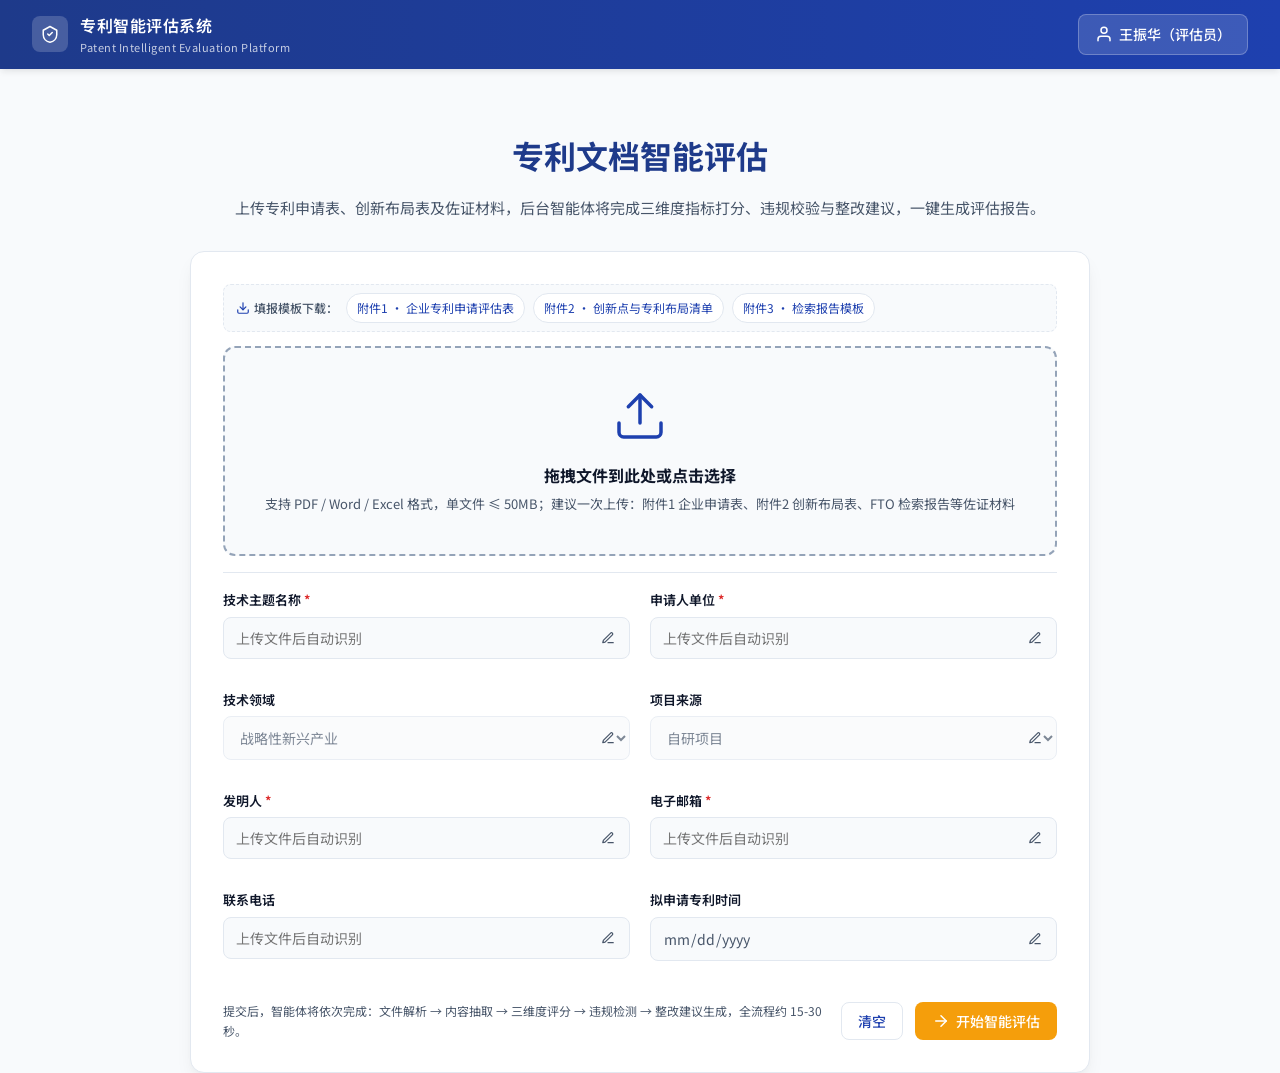
==== commit c1305371: "Add files via upload" ====
--- a/index.html
+++ b/index.html
@@ -46,6 +46,9 @@
         </a>
         <a class="tpl-btn" href="templates/附件2-创新点与专利布局清单.html" target="_blank" rel="noopener">
           附件2 · 创新点与专利布局清单
+        </a>
+        <a class="tpl-btn" href="templates/附件3-检索报告模板.docx" download>
+          附件3 · 检索报告模板
         </a>
       </div>
 
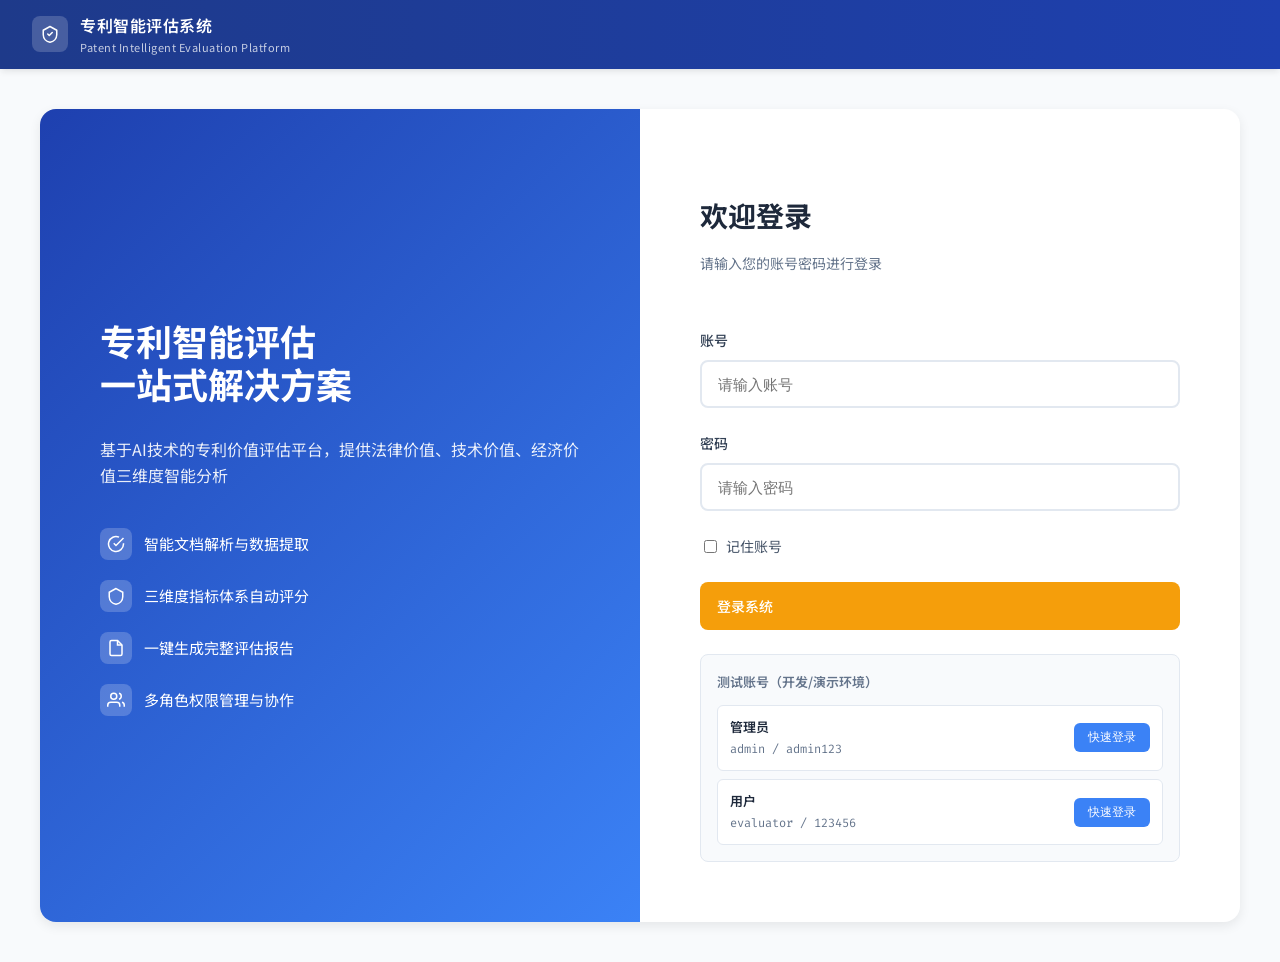
==== commit f3a1b781: "Add files via upload" ====
--- a/index.html
+++ b/index.html
@@ -20,10 +20,14 @@
         </div>
       </div>
       <div class="topnav-actions">
-        <a class="btn btn-ghost" href="#">
+        <a class="btn btn-ghost" href="#" id="userInfo">
           <svg class="icon" viewBox="0 0 24 24"><path d="M20 21v-2a4 4 0 0 0-4-4H8a4 4 0 0 0-4 4v2"/><circle cx="12" cy="7" r="4"/></svg>
-          王振华（评估员）
+          <span id="userName">加载中...</span>
         </a>
+        <button class="btn btn-ghost" onclick="logout()" style="margin-left: 8px">
+          <svg class="icon" viewBox="0 0 24 24"><path d="M9 21H5a2 2 0 0 1-2-2V5a2 2 0 0 1 2-2h4"/><polyline points="16 17 21 12 16 7"/><line x1="21" y1="12" x2="9" y2="12"/></svg>
+          退出
+        </button>
       </div>
     </div>
   </header>
@@ -183,6 +187,28 @@
   </main>
 
   <script>
+    // 登录验证
+    (function checkLogin() {
+      if (localStorage.getItem('isLoggedIn') !== 'true') {
+        window.location.href = 'login.html';
+        return;
+      }
+
+      const currentUser = JSON.parse(localStorage.getItem('currentUser'));
+      if (currentUser) {
+        document.getElementById('userName').textContent = currentUser.name || currentUser.username;
+      }
+    })();
+
+    // 退出登录
+    function logout() {
+      if (confirm('确定要退出登录吗？')) {
+        localStorage.removeItem('isLoggedIn');
+        localStorage.removeItem('currentUser');
+        window.location.href = 'login.html';
+      }
+    }
+
     const dz = document.getElementById('dropzone');
     const fi = document.getElementById('fileInput');
     const fl = document.getElementById('fileList');
